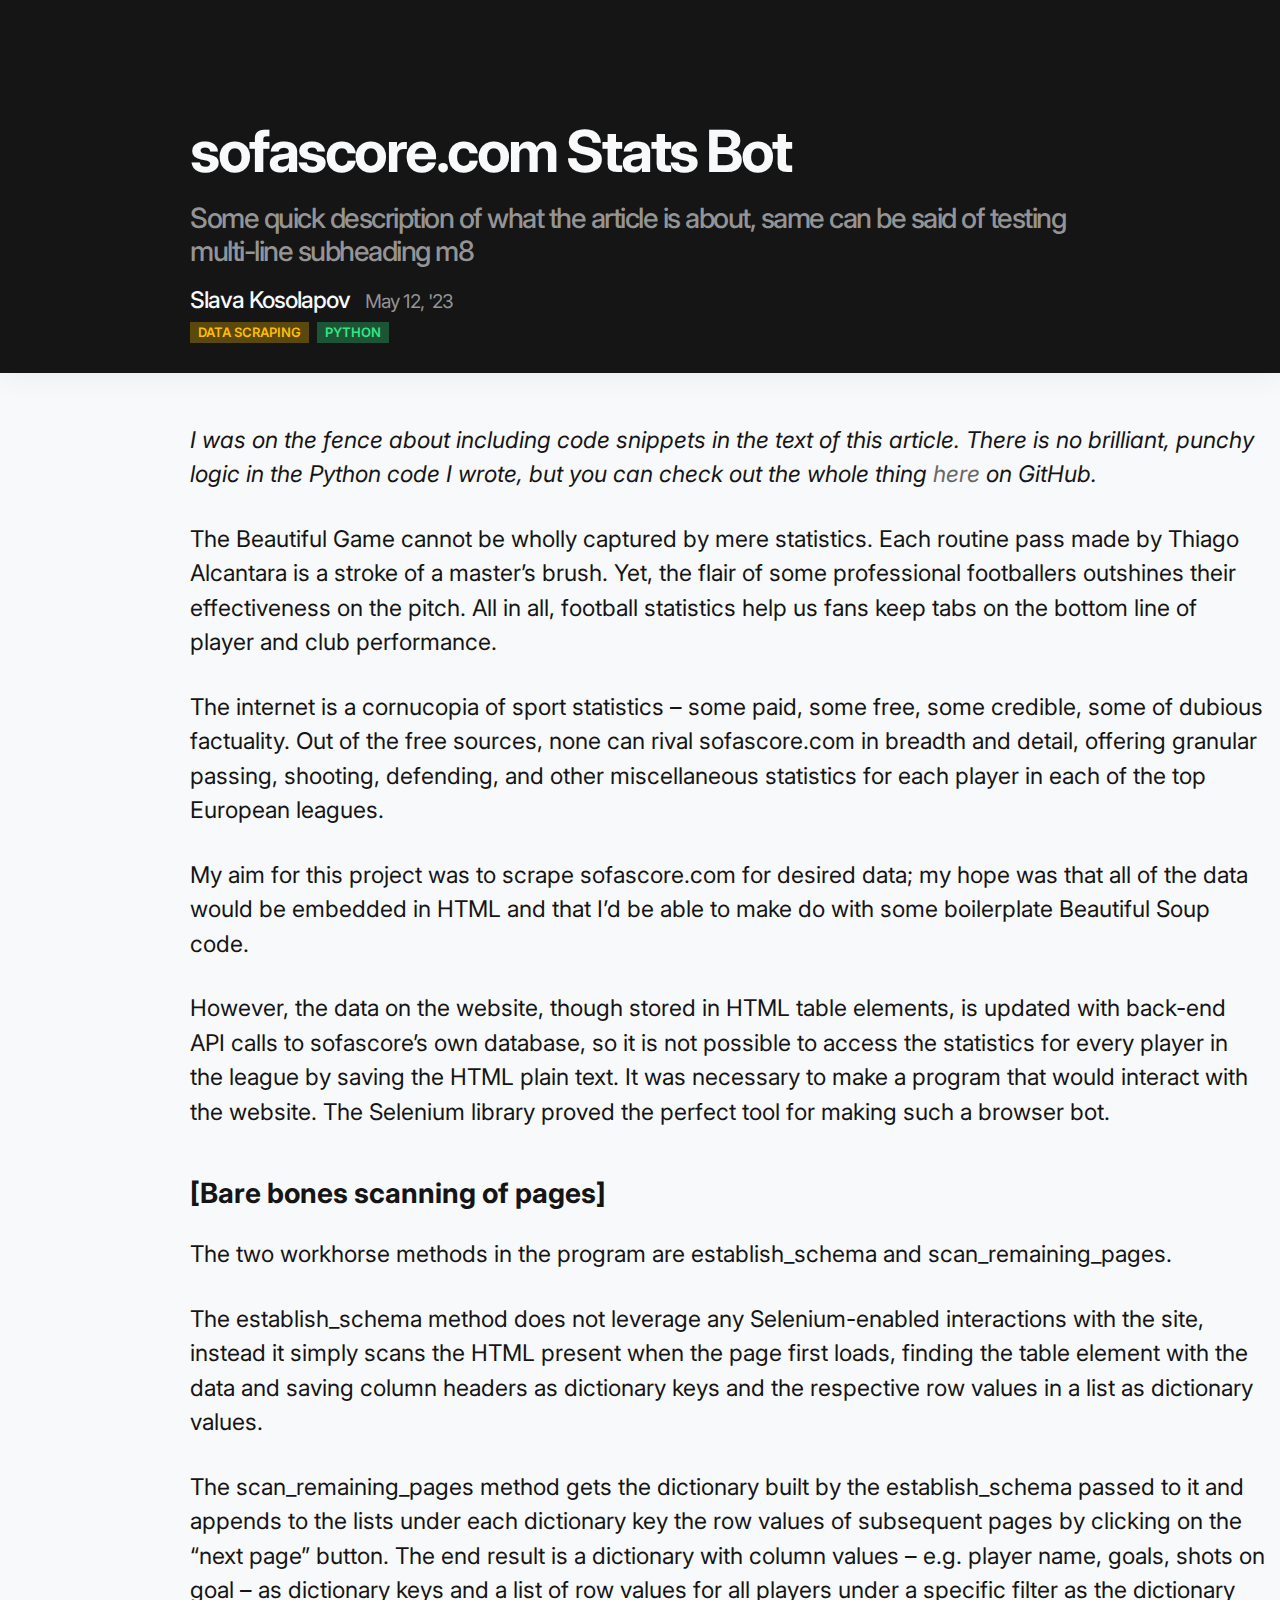
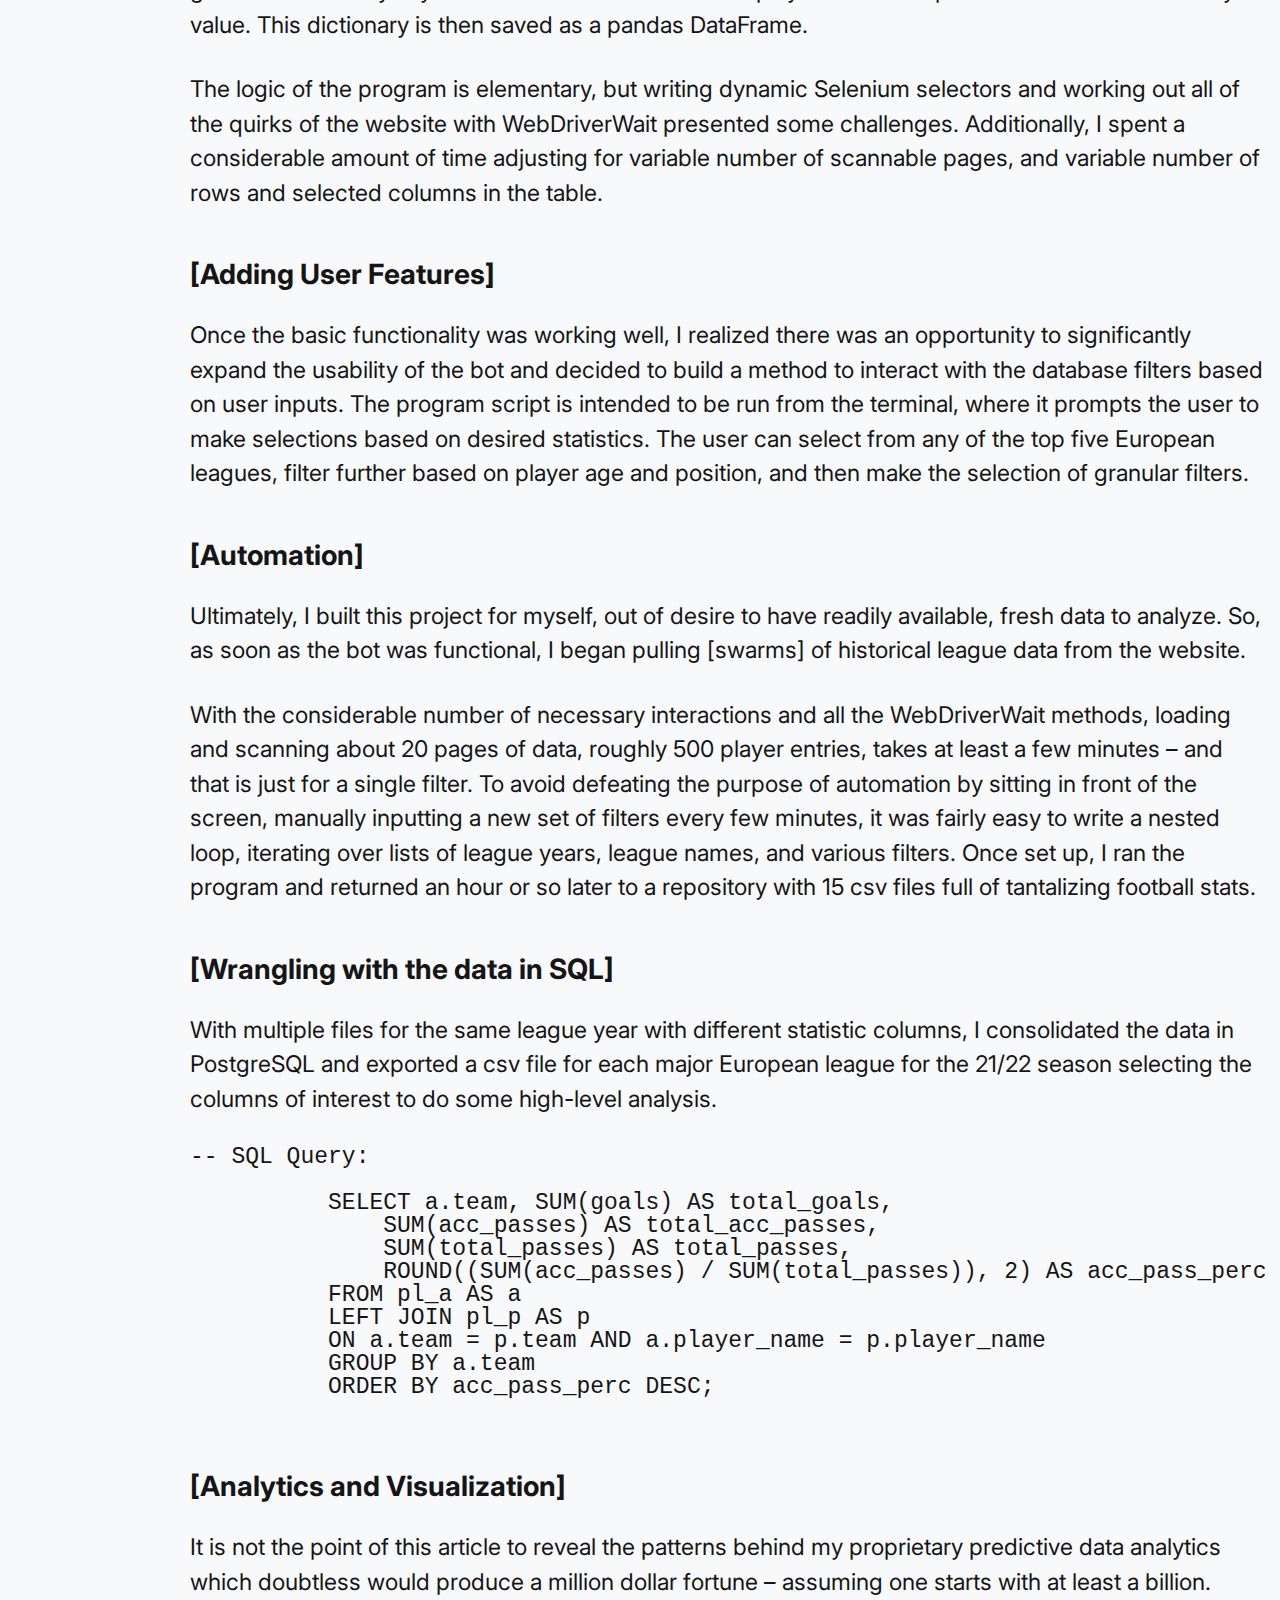
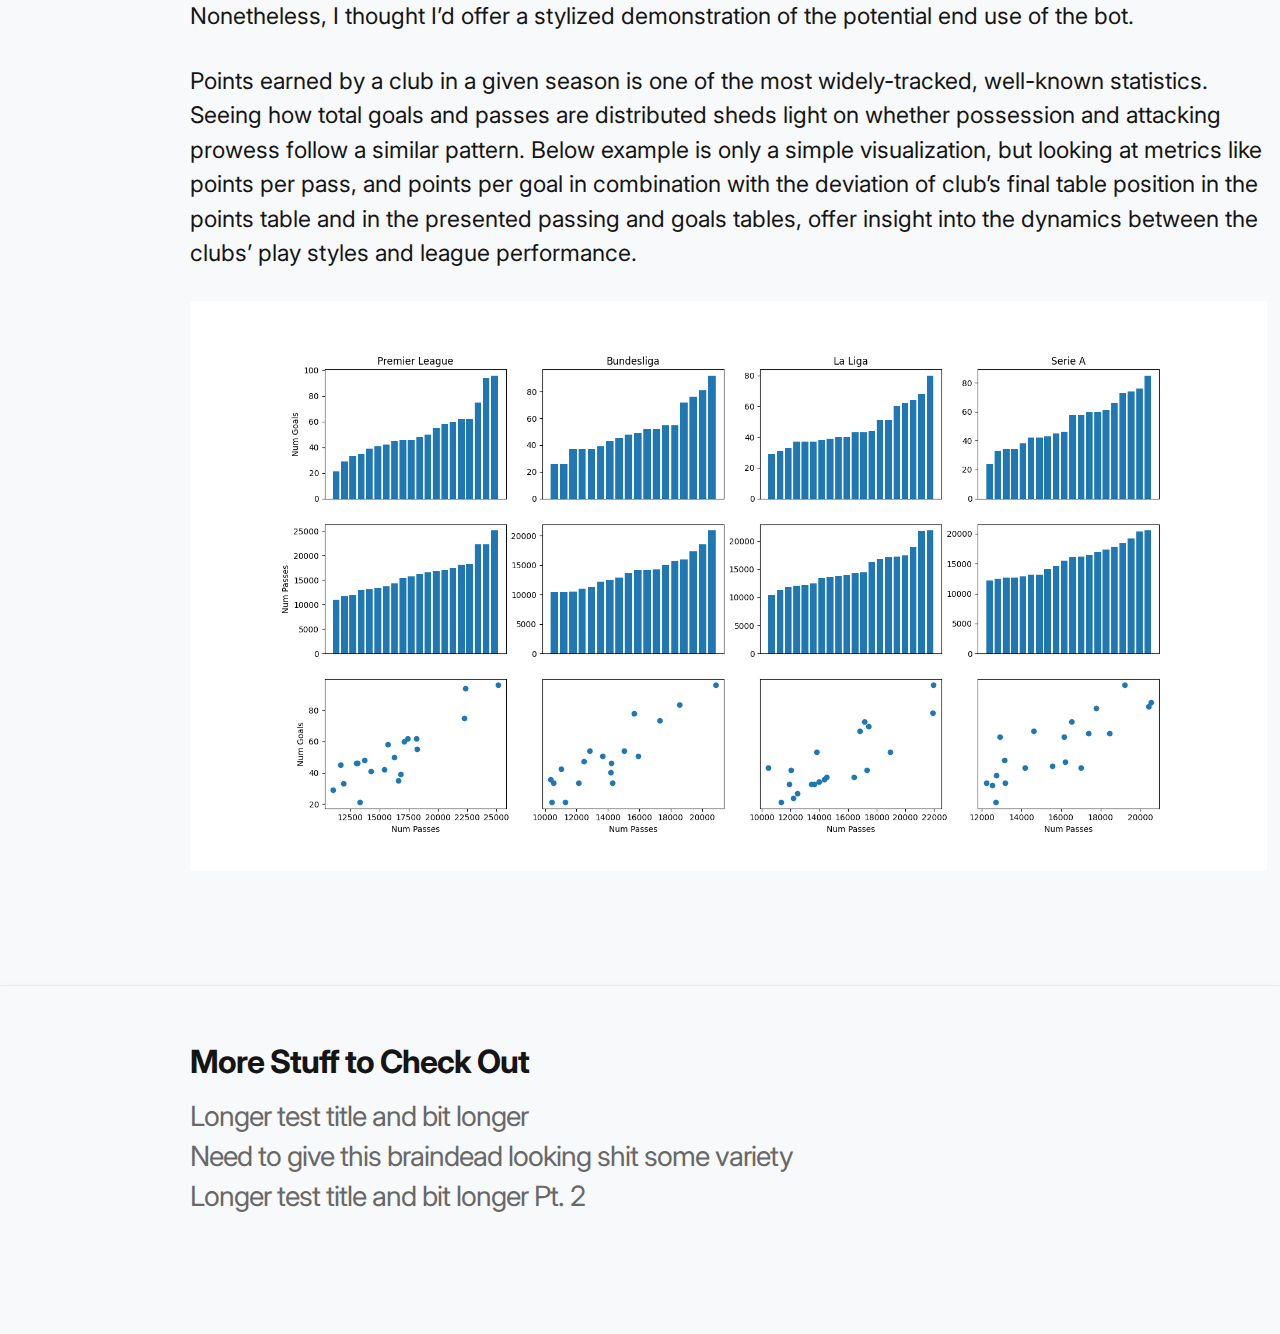
==== projects/p1.html @ 680df811 "P1 almost ready" ====
<!DOCTYPE html>
<html lang="en">
  <head>
    <meta charset="UTF-8" />
    <meta http-equiv="X-UA-Compatible" content="IE=edge" />
    <meta name="viewport" content="width=device-width, initial-scale=1.0" />
    <link href="../css/project-style.css" rel="stylesheet" />
    <link href="../prism/prism.css" rel="stylesheet" />
    <link rel="preconnect" href="https://fonts.googleapis.com" />
    <link rel="preconnect" href="https://fonts.gstatic.com" crossorigin />
    <link
      href="https://fonts.googleapis.com/css2?family=Inter:wght@400;500;700&display=swap"
      rel="stylesheet"
    />
    <title>sofascore.com Stats Bot</title>
  </head>
  <body>
    <div class="page-container">
      <div class="home-button">
        <a class="home-button-link" href="../index.html"
          ><ion-icon class="home-button-icon" name="home"></ion-icon
        ></a>
      </div>
      <section class="header-section">
        <div class="header main-container">
          <h1 class="heading-primary">
            sofascore.com Stats Bot
          </h1>
          <h2 class="heading-secondary">
            Some quick description of what the article is about, same can be
            said of testing multi-line subheading m8
          </h2>
          <div class="author">
            <span class="name">Slava Kosolapov</span
            ><span class="date">May 12, '23</span>
            <p></p>
            <div class="card-tag engineering-tag">
              <span>Data Scraping</span>
            </div>
            <div class="card-tag python-tag">
              <span>Python</span>
            </div>
          </div>
        </div>
      </section>
      <section class="article-section">
        <div class="article-content main-container">
          <p class="main-text"><em>
            I was on the fence about including code snippets in the text of this article. There is no brilliant, punchy logic in the Python code I wrote, but you can check out the whole thing <a class="main-text-link
            main-text-link" href="#"
            >here</a
          > on GitHub.
          </em></p>
          <p class="main-text">
            The Beautiful Game cannot be wholly captured by mere statistics. Each routine pass made by Thiago Alcantara is a stroke of a master’s brush. Yet, the flair of some professional footballers outshines their effectiveness on the pitch. All in all, football statistics help us fans keep tabs on the bottom line of player and club performance.
          </p>
          <p class="main-text">
            The internet is a cornucopia of sport statistics – some paid, some free, some credible, some of dubious factuality. Out of the free sources, none can rival sofascore.com in breadth and detail, offering granular passing, shooting, defending, and other miscellaneous statistics for each player in each of the top European leagues.
          </p>

          <p class="main-text">
            My aim for this project was to scrape sofascore.com for desired data; my hope was that all of the data would be embedded in HTML and that I’d be able to make do with some boilerplate Beautiful Soup code.
          </p>

          <p class="main-text">
            However, the data on the website, though stored in HTML table elements, is updated with back-end API calls to sofascore’s own database, so it is not possible to access the statistics for every player in the league by saving the HTML plain text. It was necessary to make a program that would interact with the website. The Selenium library proved the perfect tool for making such a browser bot.
          </p>
<h2 class="intext-heading">[Bare bones scanning of pages]</h2>
          <p class="main-text">
            The two workhorse methods in the program are establish_schema and scan_remaining_pages.
          </p>

          <p class="main-text">
            The establish_schema method does not leverage any Selenium-enabled interactions with the site, instead it simply scans the HTML present when the page first loads, finding the table element with the data and saving column headers as dictionary keys and the respective row values in a list as dictionary values.
          </p>
          <p class="main-text">
            The scan_remaining_pages method gets the dictionary built by the establish_schema passed to it and appends to the lists under each dictionary key the row values of subsequent pages by clicking on the “next page” button. The end result is a dictionary with column values – e.g. player name, goals, shots on goal – as dictionary keys and a list of row values for all players under a specific filter as the dictionary value. This dictionary is then saved as a pandas DataFrame.
          </p>
          <p class="main-text">
            The logic of the program is elementary, but writing dynamic Selenium selectors and working out all of the quirks of the website with WebDriverWait presented some challenges. Additionally, I spent a considerable amount of time adjusting for variable number of scannable pages, and variable number of rows and selected columns in the table.
          </p>

          <h2 class="intext-heading">[Adding User Features]</h2>
          <p class="main-text">
            Once the basic functionality was working well, I realized there was an opportunity to significantly expand the usability of the bot and decided to build a method to interact with the database filters based on user inputs. The program script is intended to be run from the terminal, where it prompts the user to make selections based on desired statistics. The user can select from any of the top five European leagues, filter further based on player age and position, and then make the selection of granular filters.
          </p>

          <h2 class="intext-heading">[Automation]</h2>
          <p class="main-text">
            Ultimately, I built this project for myself, out of desire to have readily available, fresh data to analyze. So, as soon as the bot was functional, I began pulling [swarms] of historical league data from the website.
          </p>
          <p class="main-text">
            With the considerable number of necessary interactions and all the WebDriverWait methods, loading and scanning about 20 pages of data, roughly 500 player entries, takes at least a few minutes – and that is just for a single filter. To avoid defeating the purpose of automation by sitting in front of the screen, manually inputting a new set of filters every few minutes, it was fairly easy to write a nested loop, iterating over lists of league years, league names, and various filters. Once set up, I ran the program and returned an hour or so later to a repository with 15 csv files full of tantalizing football stats.
          </p>

          <h2 class="intext-heading">[Wrangling with the data in SQL]</h2>
          <p class="main-text">
            With multiple files for the same league year with different statistic columns, I consolidated the data in PostgreSQL and exported a csv file for each major European league for the 21/22 season selecting the columns of interest to do some high-level analysis.
          </p>

          <pre><code class="language-sql">-- SQL Query:
          
          SELECT a.team, SUM(goals) AS total_goals,
              SUM(acc_passes) AS total_acc_passes,
              SUM(total_passes) AS total_passes,
              ROUND((SUM(acc_passes) / SUM(total_passes)), 2) AS acc_pass_perc
          FROM pl_a AS a
          LEFT JOIN pl_p AS p
          ON a.team = p.team AND a.player_name = p.player_name
          GROUP BY a.team
          ORDER BY acc_pass_perc DESC;
        </code></pre>
        <p class="main-text"></p>
        <h2 class="intext-heading">[Analytics and Visualization]</h2>

          <p class="main-text">
            It is not the point of this article to reveal the patterns behind my proprietary predictive data analytics which doubtless would produce a million dollar fortune – assuming one starts with at least a billion. Nonetheless, I thought I’d offer a stylized demonstration of the potential end use of the bot.
          </p>
          <p class="main-text">
            Points earned by a club in a given season is one of the most widely-tracked, well-known statistics. Seeing how total goals and passes are distributed sheds light on whether possession and attacking prowess follow a similar pattern. Below example is only a simple visualization, but looking at metrics like points per pass, and points per goal in combination with the deviation of club’s final table position in the points table and in the presented passing and goals tables, offer insight into the dynamics between the clubs’ play styles and league performance.
          </p>
          <div class="image-container">
            <div class="image">
              <img src="../img/fig-1.png" alt="" />
            </div>
          </div>

        
        </div>
      </section>
      <footer class="footer-box">
        <div class="footer main-container">
          <h3 class="footer-header">More Stuff to Check Out</h3>
          <ul class="suggested-reading-list">
            <li>
              <a class="article-link" href="../projects/p1.html"
                >Longer test title and bit longer</a
              >
            </li>
            <li>
              <a class="article-link" href="../projects/p2.html"
                >Need to give this braindead looking shit some variety</a
              >
            </li>
            <li>
              <a class="article-link" href="../projects/p3.html"
                >Longer test title and bit longer Pt. 2</a
              >
            </li>
          </ul>
          <ul class="social-links">
            <li>
              <a
                class="icon-link"
                href="https://github.com/slakosol/"
                target="_blank"
                ><ion-icon class="social-icon" name="logo-github"></ion-icon
              ></a>
            </li>
            <li>
              <a
                class="icon-link"
                href="https://www.linkedin.com/in/slava-kosolapov/"
                target="_blank"
                ><ion-icon class="social-icon" name="logo-linkedin"></ion-icon
              ></a>
            </li>
            <li>
              <a class="icon-link" href="../index.html"
                ><ion-icon class="social-icon" name="home"></ion-icon
              ></a>
            </li>
          </ul>
        </div>
      </footer>
      <div class="popup-img">
        <ion-icon class="contract-icon" name="contract"></ion-icon>
        <img src="../img/img-1.png" alt="" />
      </div>
    </div>
    <script
      type="module"
      src="https://unpkg.com/ionicons@7.1.0/dist/ionicons/ionicons.esm.js"
    ></script>
    <script
      nomodule
      src="https://unpkg.com/ionicons@7.1.0/dist/ionicons/ionicons.js"
    ></script>
    <script src="../prism/prism.js"></script>
    <script>
      document.querySelectorAll(".image-container img").forEach((image) => {
        image.onclick = () => {
          document.querySelector(".popup-img").style.display = "block";
          document.querySelector(".popup-img img").src =
            image.getAttribute("src");
        };
      });
      document.querySelector(".popup-img .contract-icon").onclick = () => {
        document.querySelector(".popup-img").style.display = "none";
      };
    </script>
  </body>
</html>
---- css/project-style.css ----
/* General */
* {
  padding: 0;
  margin: 0;
  box-sizing: border-box;
}

html {
  font-size: 62.5%;
}

body {
  font-family: "Inter", sans-serif;
  line-height: 1;
  font-weight: 400;
  color: #151515;
  background-color: #f8f9fa;
}

.main-container {
  margin: 0 auto;
  display: grid;
  grid-template-columns: 1fr;
}

/* Header */
.header-section {
  color: #f8f9fa;
  background-color: #151515;
  padding: 12rem 0 0 0;
  box-shadow: 0 0 3.2rem rgb(0, 0, 0, 0.07);
}

.header {
  max-width: 90rem;
}

.heading-primary {
  font-size: 5.8rem;
  text-align: left;
  margin-bottom: 1.8rem;
  letter-spacing: -2.5px;
  font-weight: 700;
  line-height: 1.1;
}

.heading-secondary {
  color: #949495;
  font-size: 2.8rem;
  font-weight: 500;
  text-align: left;
  margin-bottom: 2rem;
  letter-spacing: -1.5px;
  line-height: 1.2;
}

/* Author Line */
.author {
  margin-bottom: 3rem;
  align-items: center;
}

.name {
  font-size: 2.3rem;
  font-weight: 500;
  letter-spacing: -1px;
  margin-right: 1.5rem;
}

.date {
  font-size: 1.9rem;
  font-weight: 400;
  letter-spacing: -1px;
  color: #949495;
}

.card-tag {
  display: inline-block;
  padding: 0.4rem 0.8rem;
  font-size: 1.3rem;
  text-transform: uppercase;
  font-weight: 600;
  margin-top: 1rem;
}

.analytics-tag {
  color: #23b5d3;
  background-color: rgba(35, 182, 211, 0.3);
  margin-right: 0.5rem;
}

.engineering-tag {
  color: #ffbf00;
  background-color: rgb(255, 191, 0, 0.3);
  margin-right: 0.5rem;
}

.python-tag {
  color: #31e981;
  background-color: rgb(49, 233, 129, 0.3);
  margin-right: 0.5rem;
}

/* Article */
.article-content {
  margin-top: 5rem;
  max-width: 90rem;
  color: #151515;
  font-size: 2.3rem;
  letter-spacing: 0;
}

.article-content:last-child {
  margin-bottom: 8rem;
}

.main-text {
  line-height: 1.5;
  margin-bottom: 3rem;
}

.intext-heading {
  margin-top: 2rem;
  font-size: 2.8rem;
  margin-bottom: 3rem;
}

/* Footer */
.footer-box {
  padding: 6rem 0;
  border-top: 1px solid #e8e8e8;
  box-shadow: 0 0 1.2rem rgb(0, 0, 0, 0.02);
}

.footer {
  max-width: 90rem;
}

.footer-header {
  font-size: 3.2rem;
  font-weight: 700;
  margin-bottom: 2.4rem;
  letter-spacing: -1px;
  color: #151515;
}

.suggested-reading-list {
  list-style: none;
  display: flex;
  flex-direction: column;
  gap: 1.2rem;
  margin-bottom: 6.2rem;
}

.article-link,
.article-link:link,
.article-link:visited {
  text-decoration: none;
  font-size: 2.8rem;
  letter-spacing: -1px;
  color: #686868;
  transition: all 0.3s;
}

.article-link:hover,
.article-link:active {
  color: #3b3b3c;
  text-decoration: solid underline 2px;
  transition: all 0.3s;
}

.main-text-link,
.main-text-link:link,
.main-text-link:visited {
  text-decoration: none;
  color: #686868;
  transition: all 0.3s;
}

.main-text-link:hover,
.main-text-link:active {
  color: #3b3b3c;
  transition: all 0.3s;
}

.social-links {
  list-style: none;
  display: flex;
  gap: 2.4rem;
}

.social-icon {
  height: 3rem;
  width: 3rem;
}

.icon-link,
.icon-link:hover,
.icon-link:active {
  color: #686868;
  transition: all 0.3s;
}
.icon-link:hover,
.icon-link:active {
  color: #3b3b3c;
  transition: all 0.3s;
}

/* Expandable Figures */
.image-container {
  justify-content: center;
  margin-bottom: 3rem;
}

.image-container .image {
  cursor: zoom-in;
}

.image-container .image img {
  width: 100%;
  justify-self: center;
}

.page-container .popup-img {
  position: fixed;
  top: 0;
  left: 0;
  height: 100%;
  width: 100%;
  background: rgb(0, 0, 0, 0.8);
  z-index: 100;
  display: none;
}

.page-container .popup-img .contract-icon {
  position: absolute;
  top: 3rem;
  right: 3rem;
  height: 5rem;
  width: 5rem;
  color: #cacaca;
  cursor: pointer;
  z-index: 100;
  transition: all 0.3s;
}

.page-container .popup-img .contract-icon:hover,
.page-container .popup-img .contract-icon:active {
  color: #f4f4f4;
  transition: all 0.3s;
}

.page-container .popup-img img {
  position: absolute;
  top: 50%;
  left: 50%;
  transform: translate(-50%, -50%);
  object-fit: cover;
  width: 75%;
}

.page-container {
  position: relative;
  min-height: 100vh;
}

.home-button {
  position: absolute;
  top: 5rem;
  left: 5rem;
}

.home-button-link,
.home-button-link:link,
.home-button-link:visited {
  transition: all 0.3s;
  color: #f8f9fa;
}

.home-button-link:hover,
.home-button-link:active {
  transition: all 0.3s;
  color: #949495;
}

.home-button-icon {
  height: 3rem;
  width: 3rem;
}
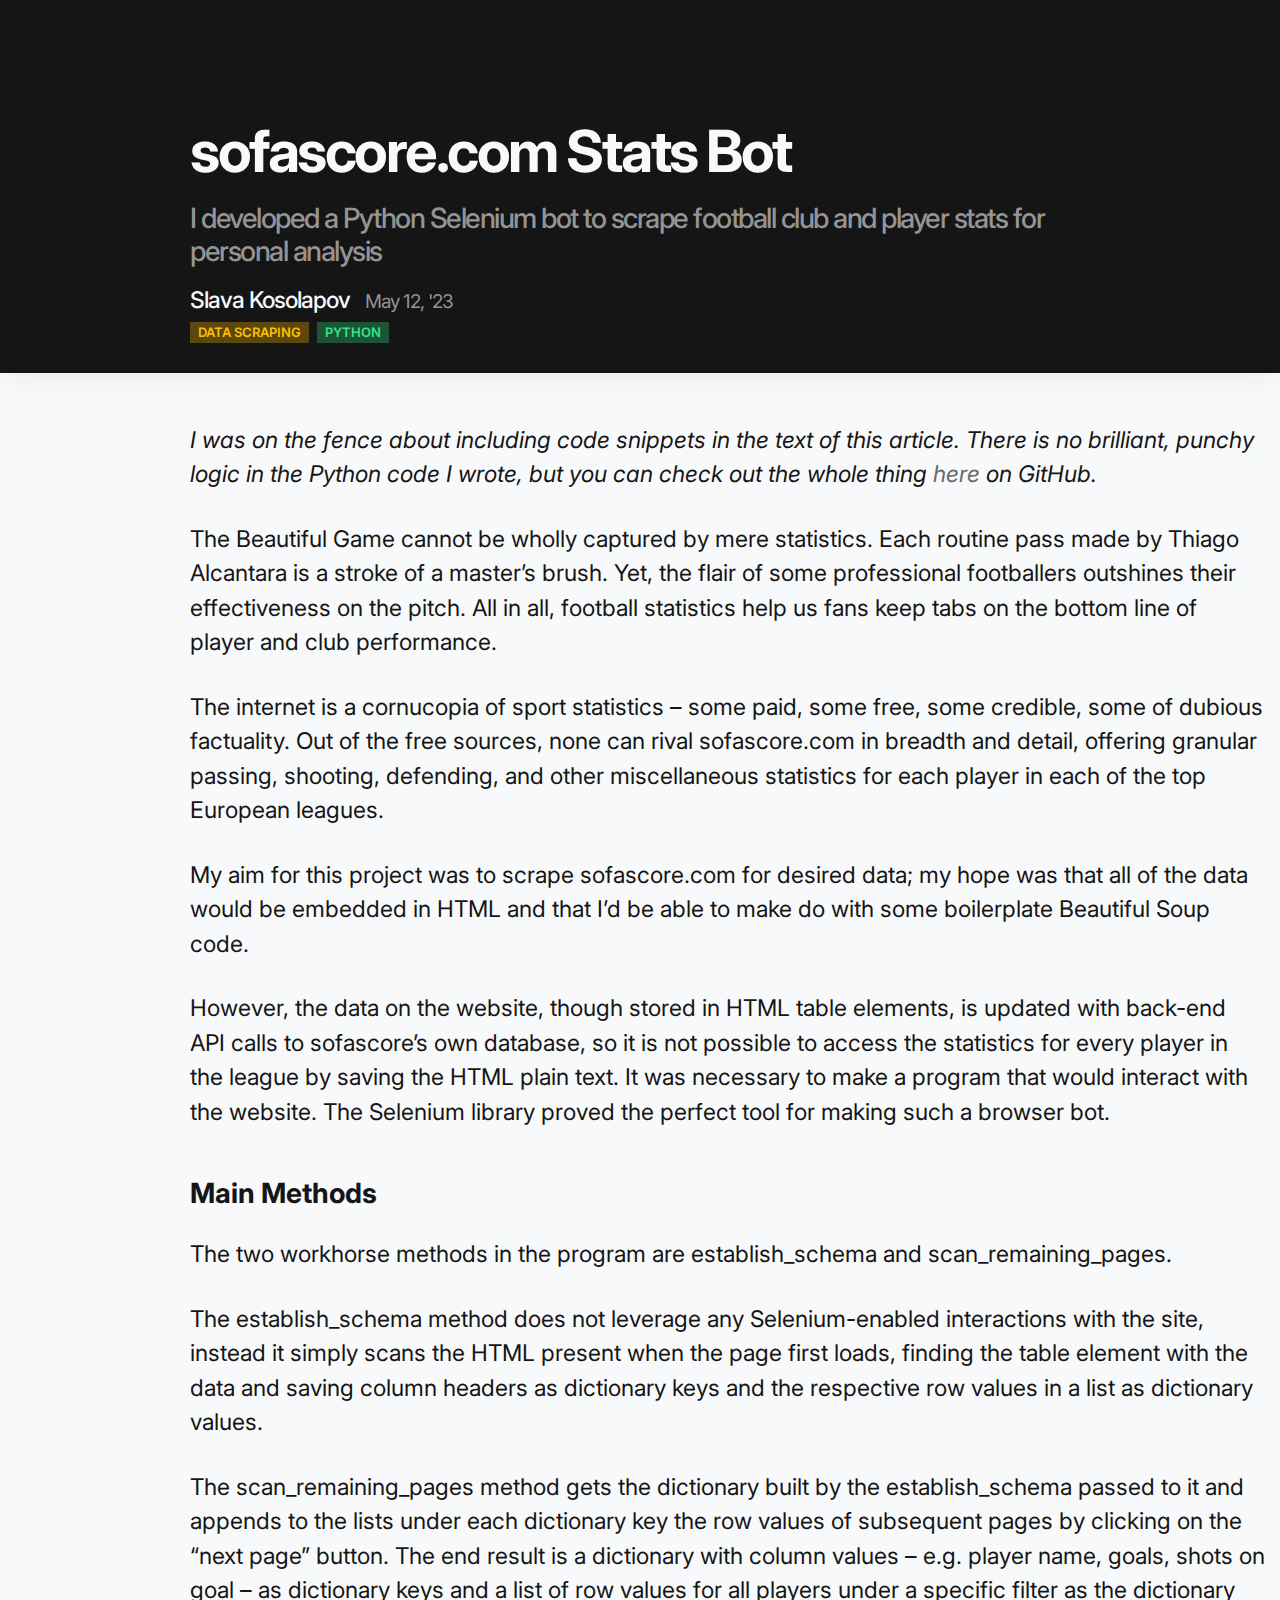
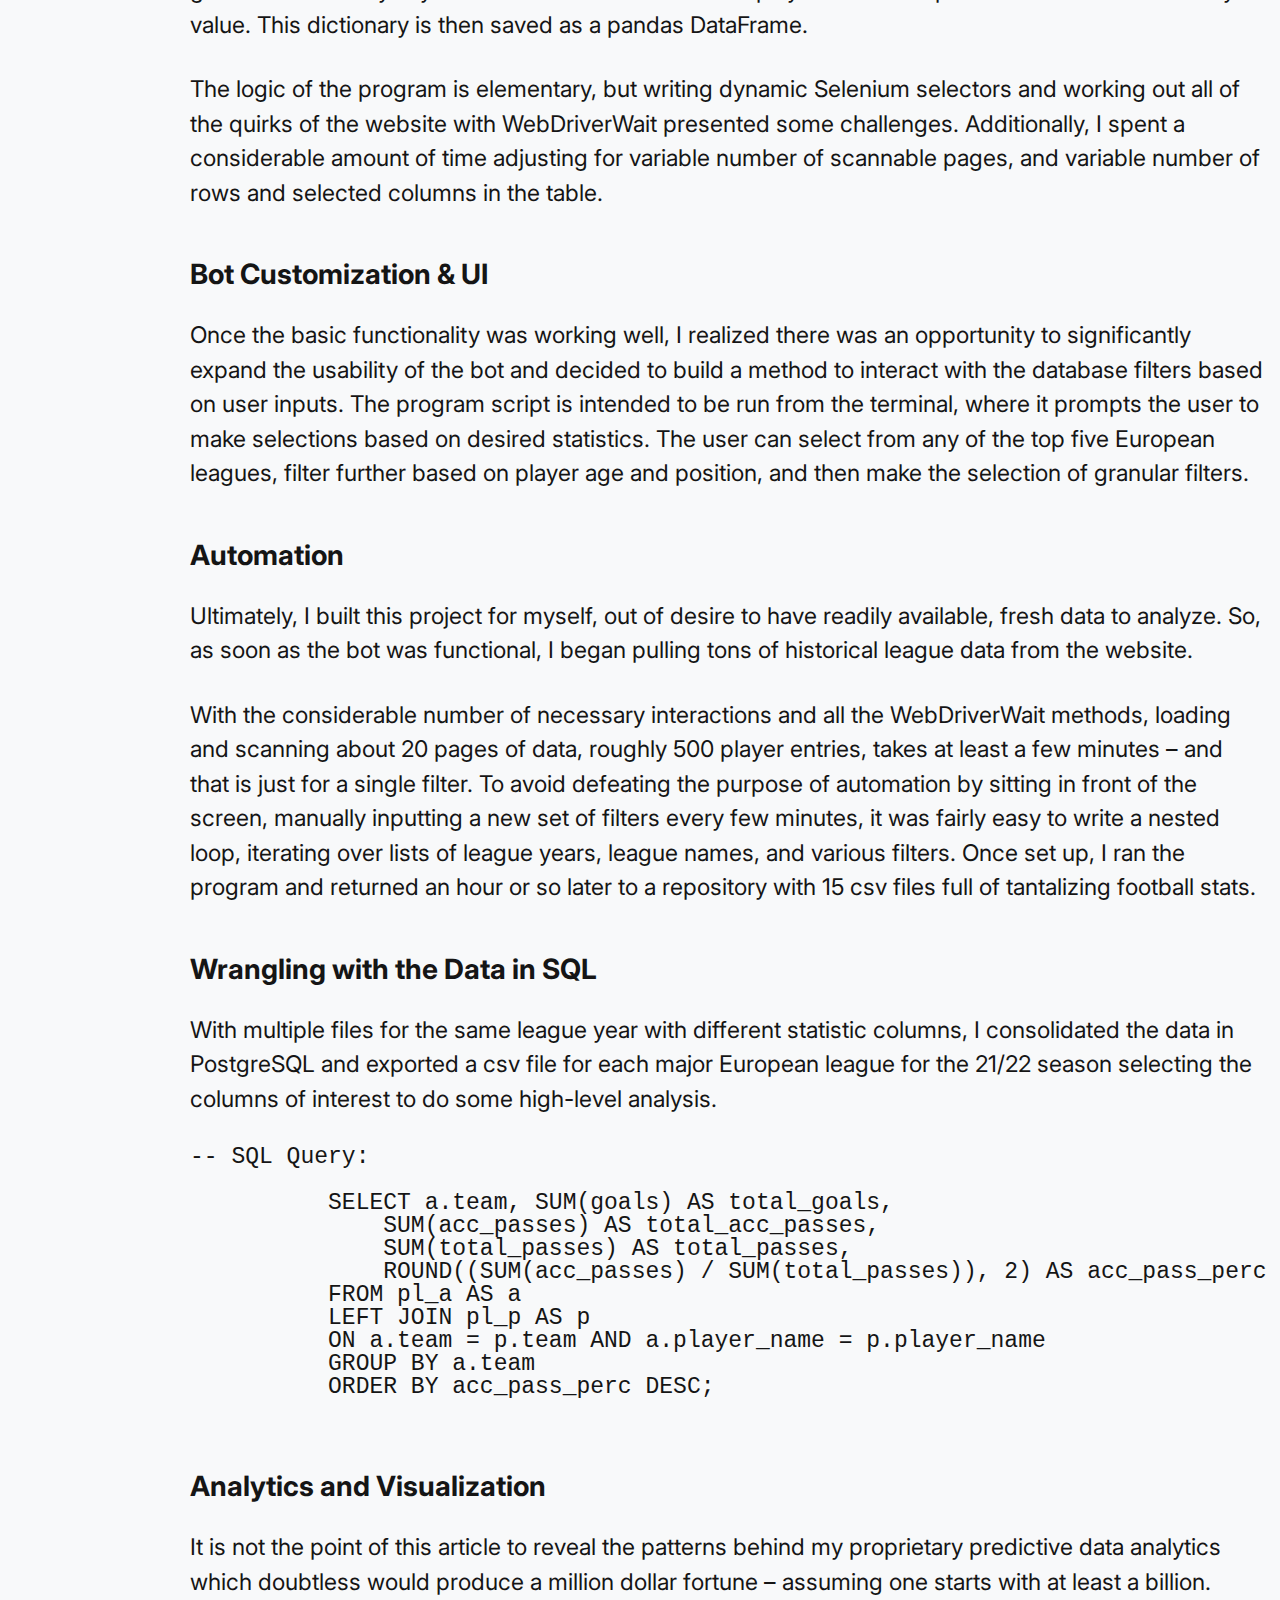
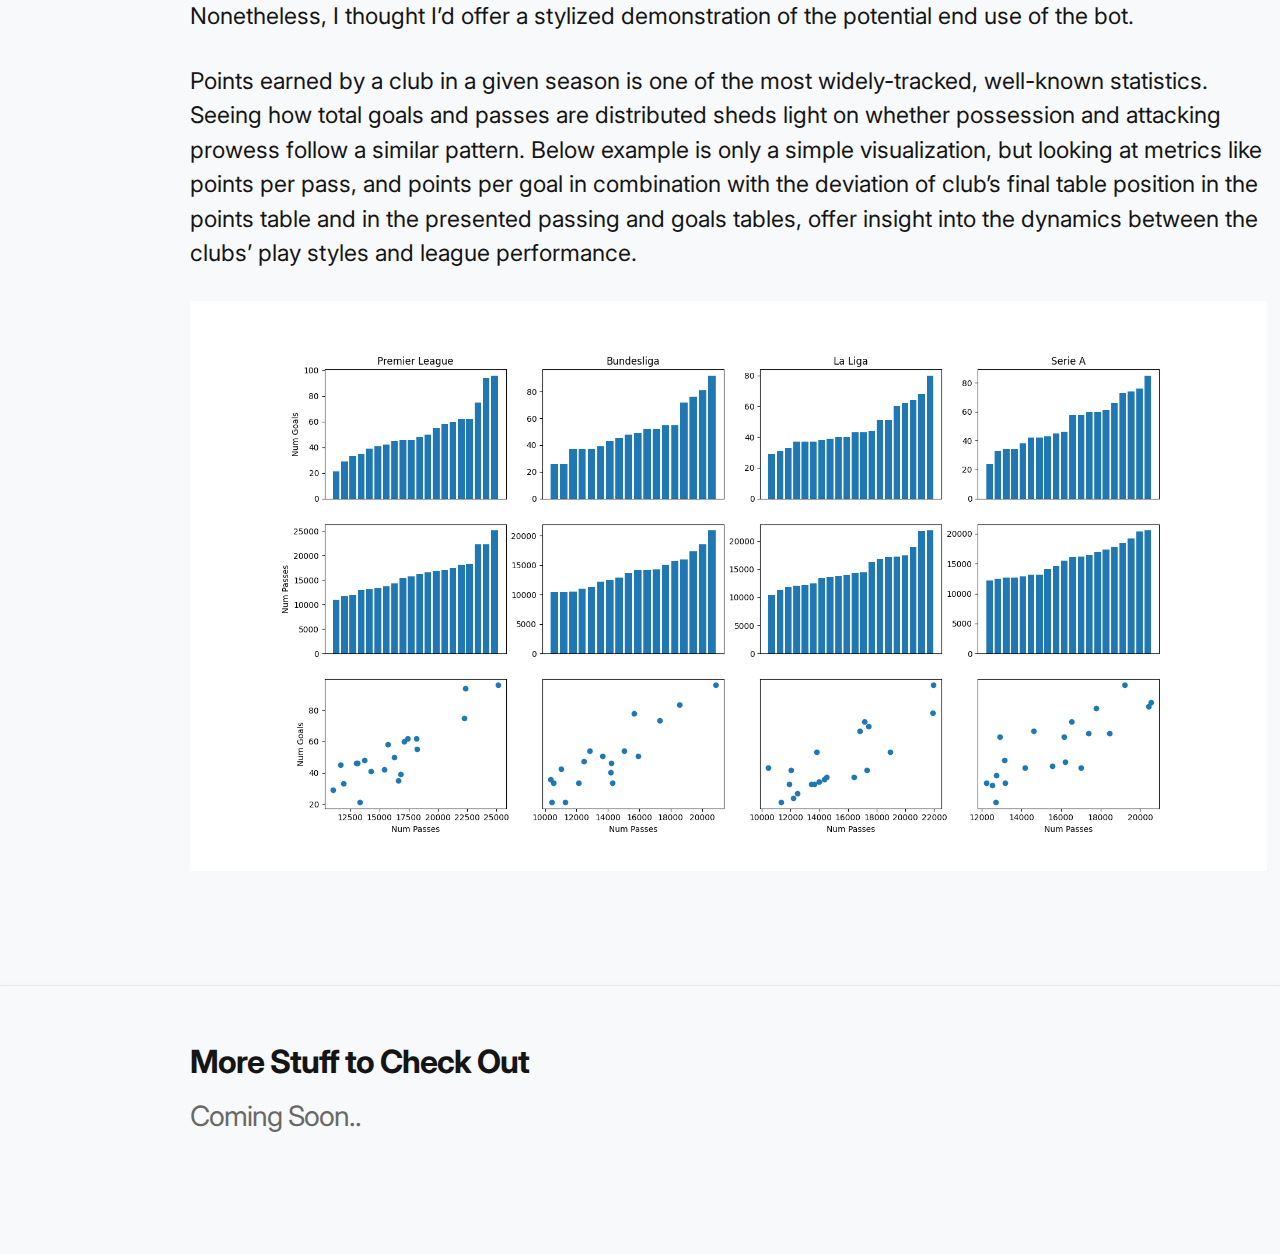
==== commit 85ed3484: "Finalizing articles" ====
--- a/projects/p1.html
+++ b/projects/p1.html
@@ -27,8 +27,7 @@
             sofascore.com Stats Bot
           </h1>
           <h2 class="heading-secondary">
-            Some quick description of what the article is about, same can be
-            said of testing multi-line subheading m8
+            I developed a Python Selenium bot to scrape football club and player stats for personal analysis
           </h2>
           <div class="author">
             <span class="name">Slava Kosolapov</span
@@ -47,7 +46,7 @@
         <div class="article-content main-container">
           <p class="main-text"><em>
             I was on the fence about including code snippets in the text of this article. There is no brilliant, punchy logic in the Python code I wrote, but you can check out the whole thing <a class="main-text-link
-            main-text-link" href="#"
+            main-text-link" href="https://github.com/slakosol/stats_bot" target="_blank"
             >here</a
           > on GitHub.
           </em></p>
@@ -65,7 +64,7 @@
           <p class="main-text">
             However, the data on the website, though stored in HTML table elements, is updated with back-end API calls to sofascore’s own database, so it is not possible to access the statistics for every player in the league by saving the HTML plain text. It was necessary to make a program that would interact with the website. The Selenium library proved the perfect tool for making such a browser bot.
           </p>
-<h2 class="intext-heading">[Bare bones scanning of pages]</h2>
+<h2 class="intext-heading">Main Methods</h2>
           <p class="main-text">
             The two workhorse methods in the program are establish_schema and scan_remaining_pages.
           </p>
@@ -80,20 +79,20 @@
             The logic of the program is elementary, but writing dynamic Selenium selectors and working out all of the quirks of the website with WebDriverWait presented some challenges. Additionally, I spent a considerable amount of time adjusting for variable number of scannable pages, and variable number of rows and selected columns in the table.
           </p>
 
-          <h2 class="intext-heading">[Adding User Features]</h2>
+          <h2 class="intext-heading">Bot Customization & UI</h2>
           <p class="main-text">
             Once the basic functionality was working well, I realized there was an opportunity to significantly expand the usability of the bot and decided to build a method to interact with the database filters based on user inputs. The program script is intended to be run from the terminal, where it prompts the user to make selections based on desired statistics. The user can select from any of the top five European leagues, filter further based on player age and position, and then make the selection of granular filters.
           </p>
 
-          <h2 class="intext-heading">[Automation]</h2>
+          <h2 class="intext-heading">Automation</h2>
           <p class="main-text">
-            Ultimately, I built this project for myself, out of desire to have readily available, fresh data to analyze. So, as soon as the bot was functional, I began pulling [swarms] of historical league data from the website.
+            Ultimately, I built this project for myself, out of desire to have readily available, fresh data to analyze. So, as soon as the bot was functional, I began pulling tons of historical league data from the website.
           </p>
           <p class="main-text">
             With the considerable number of necessary interactions and all the WebDriverWait methods, loading and scanning about 20 pages of data, roughly 500 player entries, takes at least a few minutes – and that is just for a single filter. To avoid defeating the purpose of automation by sitting in front of the screen, manually inputting a new set of filters every few minutes, it was fairly easy to write a nested loop, iterating over lists of league years, league names, and various filters. Once set up, I ran the program and returned an hour or so later to a repository with 15 csv files full of tantalizing football stats.
           </p>
 
-          <h2 class="intext-heading">[Wrangling with the data in SQL]</h2>
+          <h2 class="intext-heading">Wrangling with the Data in SQL</h2>
           <p class="main-text">
             With multiple files for the same league year with different statistic columns, I consolidated the data in PostgreSQL and exported a csv file for each major European league for the 21/22 season selecting the columns of interest to do some high-level analysis.
           </p>
@@ -111,7 +110,7 @@
           ORDER BY acc_pass_perc DESC;
         </code></pre>
         <p class="main-text"></p>
-        <h2 class="intext-heading">[Analytics and Visualization]</h2>
+        <h2 class="intext-heading">Analytics and Visualization</h2>
 
           <p class="main-text">
             It is not the point of this article to reveal the patterns behind my proprietary predictive data analytics which doubtless would produce a million dollar fortune – assuming one starts with at least a billion. Nonetheless, I thought I’d offer a stylized demonstration of the potential end use of the bot.
@@ -133,20 +132,11 @@
           <h3 class="footer-header">More Stuff to Check Out</h3>
           <ul class="suggested-reading-list">
             <li>
-              <a class="article-link" href="../projects/p1.html"
-                >Longer test title and bit longer</a
+              <a class="article-link" href="#"
+                >Coming Soon..</a
               >
             </li>
-            <li>
-              <a class="article-link" href="../projects/p2.html"
-                >Need to give this braindead looking shit some variety</a
-              >
-            </li>
-            <li>
-              <a class="article-link" href="../projects/p3.html"
-                >Longer test title and bit longer Pt. 2</a
-              >
-            </li>
+            
           </ul>
           <ul class="social-links">
             <li>
